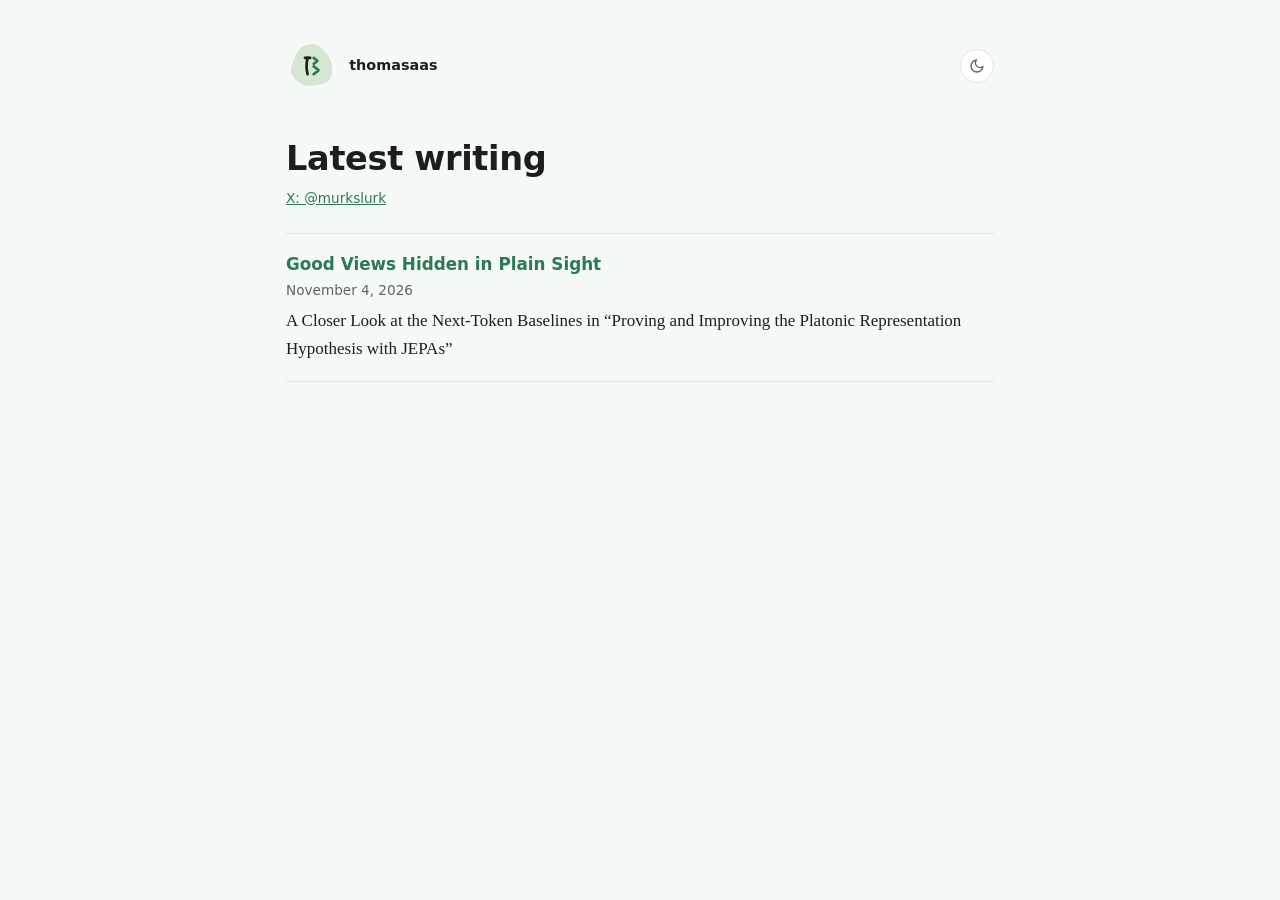
==== index.html @ c663a5db "Make the favicon readable at tab size and enlarge the header logo The favicon now fills the blob wit" ====
<!doctype html>
<html lang="en">
<head>
  <meta charset="utf-8">
  <meta name="viewport" content="width=device-width, initial-scale=1">
  <meta name="description" content="Writing by thomasaas.">
  <title>thomasaas — Posts</title>
  <link rel="icon" type="image/png" sizes="32x32" href="tb-icon-32.png">
  <link rel="apple-touch-icon" sizes="180x180" href="tb-apple-touch-icon.png">
  <link rel="icon" type="image/svg+xml" href="tb-icon.svg">
  <script>try { var t = localStorage.getItem('blog-theme'); if (t === 'light' || t === 'dark') document.documentElement.dataset.theme = t; } catch (_) {}</script>
  <style>
    :root { color-scheme:light dark; --bg:#f6faf7; --fg:#1d1d1f; --muted:#5f6368; --faint:#dde8e0; --card:#fff; --accent:#2b7a52; --tb-blob:#d6e6d3; }
    @media (prefers-color-scheme:dark) { :root:not([data-theme="light"]) { --bg:#131816; --fg:#ecebe8; --muted:#a3a7ad; --faint:#29332e; --card:#1a211e; --accent:#7fd3a5; --tb-blob:#24382e; } }
    :root[data-theme="dark"] { --bg:#131816; --fg:#ecebe8; --muted:#a3a7ad; --faint:#29332e; --card:#1a211e; --accent:#7fd3a5; --tb-blob:#24382e; }
    * { box-sizing:border-box; }
    body { margin:0; background:var(--bg); color:var(--fg); font:17px/1.62 Georgia,"Iowan Old Style","Palatino Linotype",serif; }
    main { max-width:740px; margin:auto; padding:40px 16px 80px; }
    header, h1, h2, .meta, button { font-family:system-ui,-apple-system,"Segoe UI",Roboto,sans-serif; }
    header { display:flex; align-items:center; justify-content:space-between; gap:16px; margin-bottom:3rem; }
    .brand { color:var(--fg); font-weight:700; text-decoration:none; font-size:.9rem; display:inline-flex; align-items:center; gap:.7rem; }
    .tb-logo { display:block; flex:none; overflow:visible; }
    .controls { display:flex; align-items:center; gap:16px; font-size:.85rem; }
    a { color:var(--accent); }
    a:focus-visible, button:focus-visible { outline:2px solid var(--accent); outline-offset:3px; }
    button { color:var(--fg); background:var(--card); border:1px solid var(--faint); border-radius:6px; padding:5px 9px; font-size:.8rem; cursor:pointer; }
    h1 { font-size:2.1rem; line-height:1.15; letter-spacing:-.01em; margin:0 0 1.5rem; }
    .posts { list-style:none; padding:0; margin:0; border-top:1px solid var(--faint); }
    .posts li { padding:1.2rem 0; border-bottom:1px solid var(--faint); }
    .posts h2 { font-size:1.05rem; line-height:1.35; margin:0 0 .2rem; }
    .posts h2 a { text-decoration:none; }
    .posts h2 a:hover { text-decoration:underline; }
    .meta { color:var(--muted); font-size:.85rem; }
    .posts p { margin:.4rem 0 0; }
    .follow { margin:-1rem 0 1.5rem; }
    .theme-btn { display: inline-flex; align-items: center; justify-content: center; flex: none; width: 34px; height: 34px;
      padding: 0; border: 1px solid var(--faint); border-radius: 50%; background: var(--card); color: var(--muted); cursor: pointer }
    .theme-btn:hover { color: var(--accent); border-color: var(--muted) }
    .theme-btn:focus-visible { outline: 2px solid var(--accent); outline-offset: 3px }
    :root[data-theme="light"] { color-scheme: light }
    :root[data-theme="dark"] { color-scheme: dark }
    @media(max-width:560px) { body { font-size:16px; } main { padding-top:28px; } header { margin-bottom:2.5rem; } h1 { font-size:1.65rem; } }
  </style>
</head>
<body>
  <main>
    <header><a class="brand tb-home" href="./"><svg viewBox="0 0 100 100" class="tb-logo" width="52" height="52" aria-hidden="true" focusable="false"><defs><filter id="tbRough" x="-15%" y="-15%" width="130%" height="130%"><feTurbulence type="fractalNoise" baseFrequency="0.045" numOctaves="2" seed="3"/><feDisplacementMap in="SourceGraphic" scale="2.2" xChannelSelector="R" yChannelSelector="G"/></filter><filter id="tbRough2" x="-15%" y="-15%" width="130%" height="130%"><feTurbulence type="fractalNoise" baseFrequency="0.045" numOctaves="2" seed="11"/><feDisplacementMap in="SourceGraphic" scale="2.86" xChannelSelector="R" yChannelSelector="G"/></filter></defs><path d="M88.62 50 C89.38 58.5 88.01 71.18 82.67 77.42 C77.34 83.65 65.36 86.23 56.6 87.4 C47.83 88.57 37.86 88.26 30.11 84.45 C22.36 80.64 12.55 72.38 10.07 64.53 C7.6 56.68 12.04 45.74 15.26 37.35 C18.47 28.97 22.36 18.94 29.35 14.23 C36.34 9.53 49.08 7.09 57.21 9.12 C65.33 11.15 72.86 19.61 78.1 26.42 C83.33 33.24 87.85 41.5 88.62 50 Z" fill="var(--tb-blob)"/><g filter="url(#tbRough2)" opacity="0.28"><g class="tb-rot"><g transform="translate(50 50) scale(0.56) translate(-47.21 -50)" stroke-width="7.14" stroke-linecap="round" stroke-linejoin="round" fill="none"><path d="M23 22 H41" stroke="var(--fg)"/><path class="tb-stem" d="M32 22 Q25 50 32 78" stroke="var(--fg)"/><path d="M52.93 22 L64.13 30.21 Q66.93 32.27 64.13 34.32 L52.93 42.54" stroke="var(--accent)"/><path class="tb-eyeB" d="M52.93 51.46 L67.73 62.08 Q71.43 64.73 67.73 67.39 L52.93 78" stroke="var(--accent)"/></g></g></g><g filter="url(#tbRough)"><g class="tb-rot"><g transform="translate(50 50) scale(0.56) translate(-47.21 -50)" stroke-width="8.93" stroke-linecap="round" stroke-linejoin="round" fill="none"><path d="M23 22 H41" stroke="var(--fg)"/><path class="tb-stem" d="M32 22 Q25 50 32 78" stroke="var(--fg)"/><path d="M52.93 22 L64.13 30.21 Q66.93 32.27 64.13 34.32 L52.93 42.54" stroke="var(--accent)"/><path class="tb-eyeB" d="M52.93 51.46 L67.73 62.08 Q71.43 64.73 67.73 67.39 L52.93 78" stroke="var(--accent)"/></g></g></g></svg><span>thomasaas</span></a><button class="theme-btn" type="button" aria-label="Switch colour theme"><svg viewBox="0 0 24 24" width="16" height="16" aria-hidden="true" fill="none" stroke="currentColor" stroke-width="2" stroke-linecap="round" stroke-linejoin="round"><path d="M21 12.8A9 9 0 1 1 11.2 3a7 7 0 0 0 9.8 9.8z"/></svg></button></header>
    <h1>Latest writing</h1>
    <p class="meta follow"><a href="https://x.com/murkslurk" rel="me">X: @murkslurk</a></p>
    <ul class="posts">
      <li><h2><a href="good-views.html">Good Views Hidden in Plain Sight</a></h2><div class="meta">November 4, 2026</div><p>A Closer Look at the Next-Token Baselines in “Proving and Improving the Platonic Representation Hypothesis with JEPAs”</p></li>
    </ul>
  </main>
  <script>
    // TB logo: on hover the mark turns into a smiling face, the T curves a little more, then it winks.
    (function () {
      var link = document.querySelector('.tb-home');
      if (!link) return;
      var rots = link.querySelectorAll('.tb-rot');
      var stems = link.querySelectorAll('.tb-stem');
      var eyes = link.querySelectorAll('.tb-eyeB');
      var EYE = 'M52.93 51.46 L67.73 62.08 Q71.43 64.73 67.73 67.39 L52.93 78';
      var LID = 'M62.18 51.46 V78';
      var REST = 7, TURN = 9, DUR = 600;
      var reduce = window.matchMedia && window.matchMedia('(prefers-reduced-motion: reduce)').matches;
      var p = 0, target = 0, raf = 0, last = 0, timers = [];
      function easeOutBack(x) { var c1 = 1.4, c3 = c1 + 1; return 1 + c3 * Math.pow(x - 1, 3) + c1 * Math.pow(x - 1, 2); }
      function easeInOut(x) { return x < 0.5 ? 2 * x * x : 1 - Math.pow(-2 * x + 2, 2) / 2; }
      function each(list, fn) { for (var i = 0; i < list.length; i++) fn(list[i]); }
      function draw() {
        var deg = p === 0 ? 0 : -90 * easeOutBack(p);
        var sm = REST + (TURN - REST) * easeInOut(p);
        each(rots, function (r) { r.setAttribute('transform', 'rotate(' + deg.toFixed(2) + ' 50 50)'); });
        each(stems, function (s) { s.setAttribute('d', 'M32 22 Q' + (32 - sm).toFixed(2) + ' 50 32 78'); });
      }
      function setEye(d) { each(eyes, function (e) { e.setAttribute('d', d); }); }
      function wink(delay) {
        timers.push(setTimeout(function () { setEye(LID); }, delay));
        timers.push(setTimeout(function () { setEye(EYE); }, delay + 400));
      }
      function reset() { timers.forEach(clearTimeout); timers = []; setEye(EYE); }
      function step(ts) {
        if (!last) last = ts;
        var dt = ts - last; last = ts;
        var dir = target > p ? 1 : -1;
        p += dir * dt / DUR;
        var done = dir > 0 ? p >= target : p <= target;
        if (done) p = target;
        draw();
        if (done) { raf = 0; if (p === 1) wink(250); return; }
        raf = requestAnimationFrame(step);
      }
      function go(t) {
        reset();
        if (reduce) { if (t === 1) wink(0); return; }
        target = t;
        if (!raf) { last = 0; raf = requestAnimationFrame(step); }
      }
      link.addEventListener('mouseenter', function () { go(1); });
      link.addEventListener('mouseleave', function () { go(0); });
      link.addEventListener('focus', function () { go(1); });
      link.addEventListener('blur', function () { go(0); });
    })();
  </script>
  <script>
    // Light/dark toggle: follows the system until clicked, then remembers the choice.
    (function () {
      var b = document.querySelector('.theme-btn');
      if (!b) return;
      var root = document.documentElement, mq = window.matchMedia('(prefers-color-scheme: dark)');
      var MOON = '<svg viewBox="0 0 24 24" width="16" height="16" aria-hidden="true" fill="none" stroke="currentColor" stroke-width="2" stroke-linecap="round" stroke-linejoin="round"><path d="M21 12.8A9 9 0 1 1 11.2 3a7 7 0 0 0 9.8 9.8z"/></svg>', SUN = '<svg viewBox="0 0 24 24" width="16" height="16" aria-hidden="true" fill="none" stroke="currentColor" stroke-width="2" stroke-linecap="round" stroke-linejoin="round"><circle cx="12" cy="12" r="4"/><path d="M12 2v2M12 20v2M4.9 4.9l1.4 1.4M17.7 17.7l1.4 1.4M2 12h2M20 12h2M4.9 19.1l1.4-1.4M17.7 6.3l1.4-1.4"/></svg>';
      function cur() { var t = root.dataset.theme; return t === 'light' || t === 'dark' ? t : (mq.matches ? 'dark' : 'light'); }
      function sync() {
        var dark = cur() === 'dark';
        b.innerHTML = dark ? SUN : MOON;
        b.setAttribute('aria-label', dark ? 'Switch to light mode' : 'Switch to dark mode');
        b.title = dark ? 'Light mode' : 'Dark mode';
      }
      b.addEventListener('click', function () {
        var next = cur() === 'dark' ? 'light' : 'dark';
        root.dataset.theme = next;
        try { localStorage.setItem('blog-theme', next); } catch (_) {}
        sync();
      });
      if (mq.addEventListener) mq.addEventListener('change', sync);
      sync();
    })();
  </script>
</body>
</html>
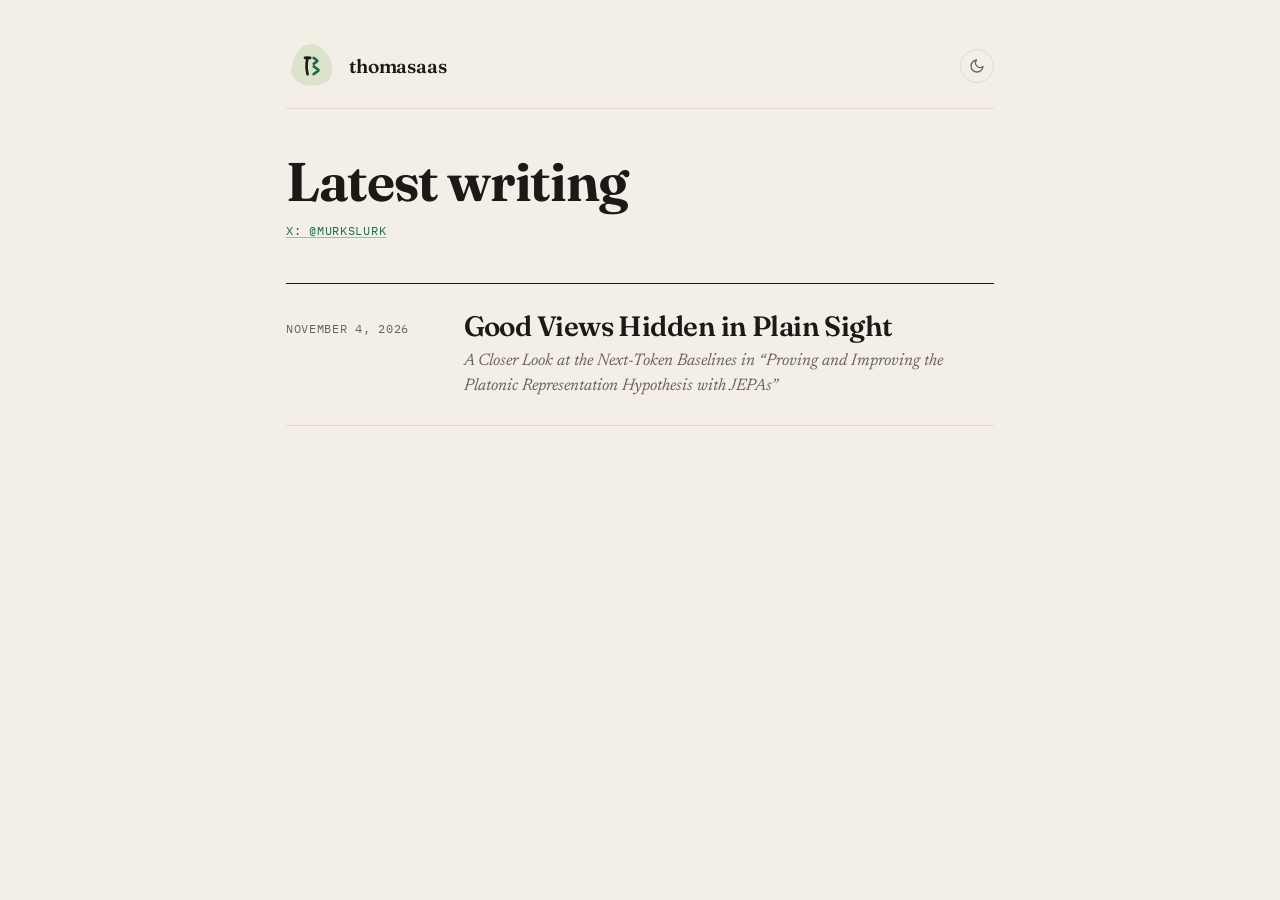
==== commit 29990c06: "Restyle the blog and regenerate the PDF in a preprint layout Warm paper and ink palette, Fraunces he" ====
--- a/index.html
+++ b/index.html
@@ -5,14 +5,17 @@
   <meta name="viewport" content="width=device-width, initial-scale=1">
   <meta name="description" content="Writing by thomasaas.">
   <title>thomasaas — Posts</title>
-  <link rel="icon" type="image/png" sizes="32x32" href="tb-icon-32.png">
-  <link rel="apple-touch-icon" sizes="180x180" href="tb-apple-touch-icon.png">
-  <link rel="icon" type="image/svg+xml" href="tb-icon.svg">
+  <link rel="icon" type="image/png" sizes="32x32" href="tb-icon-32.png?v=2">
+  <link rel="apple-touch-icon" sizes="180x180" href="tb-apple-touch-icon.png?v=2">
+  <link rel="icon" type="image/svg+xml" href="tb-icon.svg?v=2">
+  <link rel="preconnect" href="https://fonts.googleapis.com">
+  <link rel="preconnect" href="https://fonts.gstatic.com" crossorigin>
+  <link rel="stylesheet" href="https://fonts.googleapis.com/css2?family=Fraunces:ital,opsz,wght@0,9..144,400..700;1,9..144,400..700&family=Newsreader:ital,opsz,wght@0,6..72,400..600;1,6..72,400..600&family=IBM+Plex+Mono:wght@400;500&family=Inter:wght@400..650&display=swap">
   <script>try { var t = localStorage.getItem('blog-theme'); if (t === 'light' || t === 'dark') document.documentElement.dataset.theme = t; } catch (_) {}</script>
   <style>
-    :root { color-scheme:light dark; --bg:#f6faf7; --fg:#1d1d1f; --muted:#5f6368; --faint:#dde8e0; --card:#fff; --accent:#2b7a52; --tb-blob:#d6e6d3; }
-    @media (prefers-color-scheme:dark) { :root:not([data-theme="light"]) { --bg:#131816; --fg:#ecebe8; --muted:#a3a7ad; --faint:#29332e; --card:#1a211e; --accent:#7fd3a5; --tb-blob:#24382e; } }
-    :root[data-theme="dark"] { --bg:#131816; --fg:#ecebe8; --muted:#a3a7ad; --faint:#29332e; --card:#1a211e; --accent:#7fd3a5; --tb-blob:#24382e; }
+    :root { color-scheme:light dark; --bg:#f4efe6; --fg:#1c1a17; --muted:#6a6257; --faint:#e2d9ca; --card:#fbf8f2; --accent:#1f6c49; --tb-blob:#dce3cd; }
+    @media (prefers-color-scheme:dark) { :root:not([data-theme="light"]) { --bg:#141310; --fg:#ece5d8; --muted:#a8a093; --faint:#2f2b25; --card:#1c1a17; --accent:#86cfa3; --tb-blob:#28362a; } }
+    :root[data-theme="dark"] { --bg:#141310; --fg:#ece5d8; --muted:#a8a093; --faint:#2f2b25; --card:#1c1a17; --accent:#86cfa3; --tb-blob:#28362a; }
     * { box-sizing:border-box; }
     body { margin:0; background:var(--bg); color:var(--fg); font:17px/1.62 Georgia,"Iowan Old Style","Palatino Linotype",serif; }
     main { max-width:740px; margin:auto; padding:40px 16px 80px; }
@@ -40,6 +43,78 @@
     :root[data-theme="light"] { color-scheme: light }
     :root[data-theme="dark"] { color-scheme: dark }
     @media(max-width:560px) { body { font-size:16px; } main { padding-top:28px; } header { margin-bottom:2.5rem; } h1 { font-size:1.65rem; } }
+  
+    /* ---- design layer: paper and ink, editorial type ---- */
+    body { font-family: "Newsreader", Georgia, "Iowan Old Style", serif; font-size: 19px; line-height: 1.6; font-optical-sizing: auto;
+      text-rendering: optimizeLegibility; -webkit-font-smoothing: antialiased; -moz-osx-font-smoothing: grayscale }
+    ::selection { background: color-mix(in srgb, var(--accent) 24%, transparent) }
+    h1, h2, h3 { font-family: "Fraunces", Georgia, serif; font-optical-sizing: auto; font-weight: 600; letter-spacing: -.015em;
+      text-wrap: balance }
+    .ui, figcaption, table, .chart, .tip, .legend, details summary, figure h4, details h4, .hint, .credit, .lossnote,
+    .rev, button, select, .chip, svg text, a.cite { font-family: "Inter", system-ui, -apple-system, "Segoe UI", Roboto, sans-serif }
+    code, pre { font-family: "IBM Plex Mono", ui-monospace, SFMono-Regular, Consolas, monospace }
+    .key { font-family: "Newsreader", Georgia, "Iowan Old Style", serif; font-weight: 600 }
+    a { text-decoration-thickness: 1px; text-underline-offset: .2em;
+      text-decoration-color: color-mix(in srgb, currentColor 40%, transparent) }
+    a:hover { text-decoration-color: currentColor }
+
+    /* masthead */
+    .home, main > header { font-family: "IBM Plex Mono", ui-monospace, SFMono-Regular, Consolas, monospace; font-size: .74rem; letter-spacing: .08em; text-transform: uppercase;
+      padding-bottom: 1rem; border-bottom: 1px solid var(--faint); margin-bottom: 2.8rem }
+    .brand span { font-family: "Fraunces", Georgia, serif; font-size: 1.2rem; font-weight: 600; letter-spacing: -.01em;
+      text-transform: none }
+    .brand { font-weight: 600 }
+
+    /* post header */
+    article > h1 { font-size: clamp(2.3rem, 5.4vw, 3.3rem); line-height: 1.03; letter-spacing: -.025em; font-weight: 650;
+      margin: 0 0 .9rem }
+    .subtitle { font-family: "Newsreader", Georgia, "Iowan Old Style", serif; font-style: italic; font-size: 1.3rem; line-height: 1.38; color: var(--muted);
+      margin: 0 0 1.6rem; max-width: 36em }
+    article > .meta { font-family: "IBM Plex Mono", ui-monospace, SFMono-Regular, Consolas, monospace; font-size: .74rem; letter-spacing: .06em; text-transform: uppercase;
+      border-top: 1.5px solid var(--fg); border-bottom: 1px solid var(--faint); padding: .6rem 0; margin-bottom: 1.4rem }
+    article > .meta a { color: var(--accent) }
+    article > .meta:has(+ .rev), article > .meta:has(+ details) { margin-bottom: 1rem }
+
+    /* numbered sections */
+    article { counter-reset: sec }
+    article > h2 { font-size: 1.8rem; line-height: 1.14; margin: 3.4rem 0 .9rem }
+    article > h2:not(:last-of-type)::before { counter-increment: sec; content: counter(sec, decimal-leading-zero);
+      display: block; font: 500 .74rem/1 "IBM Plex Mono", ui-monospace, SFMono-Regular, Consolas, monospace; letter-spacing: .1em; color: var(--accent);
+      padding-top: 1rem; margin-bottom: .7rem; border-top: 1px solid var(--faint) }
+    article > h2:last-of-type { padding-top: 1rem; border-top: 1px solid var(--faint) }
+    article h3 { font-size: 1.28rem; margin: 2.2rem 0 .5rem }
+
+    /* plates, notes, boxes */
+    figure { border-radius: 4px; border-color: var(--faint); box-shadow: 0 1px 0 var(--faint), 0 12px 28px -22px rgba(40, 30, 10, .35) }
+    figure h4 { font-size: .95rem; letter-spacing: -.005em }
+    figcaption { border-top: 1px solid var(--faint); padding-top: .65rem }
+    .tldr { border-radius: 4px; border-left-width: 3px; font-size: 1rem; padding: 14px 18px }
+    details { border-radius: 4px }
+    blockquote { border-left-color: var(--accent); font-size: 1.05em }
+    pre, code { border-radius: 3px }
+    .theme-btn { background: transparent }
+
+    /* home page */
+    main > h1 { font-size: clamp(2.4rem, 6vw, 3.4rem); line-height: 1.02; letter-spacing: -.025em; font-weight: 650; margin: 0 0 .8rem }
+    .follow { font-family: "IBM Plex Mono", ui-monospace, SFMono-Regular, Consolas, monospace; font-size: .74rem; letter-spacing: .06em; text-transform: uppercase; margin: 0 0 2.6rem }
+    .posts { border-top: 1.5px solid var(--fg) }
+    .posts li { display: grid; grid-template-columns: 9.5rem 1fr; column-gap: 1.6rem; padding: 1.7rem 0 }
+    .posts li .meta { grid-column: 1; grid-row: 1 / span 2; padding-top: .55rem; font-family: "IBM Plex Mono", ui-monospace, SFMono-Regular, Consolas, monospace; font-size: .72rem;
+      letter-spacing: .06em; text-transform: uppercase }
+    .posts h2 { grid-column: 2; grid-row: 1; font-size: 1.75rem; line-height: 1.12; letter-spacing: -.02em; margin: 0 0 .45rem }
+    .posts h2 a { color: var(--fg); text-decoration: none }
+    .posts h2 a:hover { color: var(--accent); text-decoration: none }
+    .posts p { grid-column: 2; grid-row: 2; margin: 0; color: var(--muted); font-style: italic; font-size: 1.05rem; line-height: 1.45 }
+
+    @media (max-width: 560px) {
+      body { font-size: 17.5px }
+      .subtitle { font-size: 1.15rem }
+      article > h2 { font-size: 1.5rem }
+      .posts li { grid-template-columns: 1fr }
+      .posts li .meta { grid-row: auto; padding: 0 0 .4rem }
+      .posts h2, .posts p { grid-column: 1; grid-row: auto }
+      .posts h2 { font-size: 1.5rem }
+    }
   </style>
 </head>
 <body>
@@ -53,6 +128,8 @@
   </main>
   <script>
     // TB logo: on hover the mark turns into a smiling face, the T curves a little more, then it winks.
+    // Touch devices (no hover) get the animation once as a greeting after load; tapping the logo
+    // when it links to the current page plays it again instead of reloading.
     (function () {
       var link = document.querySelector('.tb-home');
       if (!link) return;
@@ -61,9 +138,11 @@
       var eyes = link.querySelectorAll('.tb-eyeB');
       var EYE = 'M52.93 51.46 L67.73 62.08 Q71.43 64.73 67.73 67.39 L52.93 78';
       var LID = 'M62.18 51.46 V78';
-      var REST = 7, TURN = 9, DUR = 600;
-      var reduce = window.matchMedia && window.matchMedia('(prefers-reduced-motion: reduce)').matches;
-      var p = 0, target = 0, raf = 0, last = 0, timers = [];
+      var REST = 7, TURN = 9, DUR = 600, HOLD = 1300;
+      var mq = function (q) { return window.matchMedia ? window.matchMedia(q).matches : false; };
+      var reduce = mq('(prefers-reduced-motion: reduce)');
+      var canHover = mq('(hover: hover)');
+      var p = 0, target = 0, raf = 0, last = 0, timers = [], back = 0;
       function easeOutBack(x) { var c1 = 1.4, c3 = c1 + 1; return 1 + c3 * Math.pow(x - 1, 3) + c1 * Math.pow(x - 1, 2); }
       function easeInOut(x) { return x < 0.5 ? 2 * x * x : 1 - Math.pow(-2 * x + 2, 2) / 2; }
       function each(list, fn) { for (var i = 0; i < list.length; i++) fn(list[i]); }
@@ -96,10 +175,32 @@
         target = t;
         if (!raf) { last = 0; raf = requestAnimationFrame(step); }
       }
-      link.addEventListener('mouseenter', function () { go(1); });
-      link.addEventListener('mouseleave', function () { go(0); });
-      link.addEventListener('focus', function () { go(1); });
+      // Full sequence for touch: turn, smile, wink, then turn back on its own.
+      function playOnce() {
+        clearTimeout(back);
+        go(1);
+        back = setTimeout(function () { go(0); }, reduce ? 500 : DUR + HOLD);
+      }
+      function samePage() {
+        var norm = function (path) { return path.replace(/index\.html$/, ''); };
+        return norm(new URL(link.href, location.href).pathname) === norm(location.pathname);
+      }
+      // Mouse hover only; touch taps fire emulated mouse events that would leave it stuck as a face.
+      link.addEventListener('pointerenter', function (e) { if (e.pointerType === 'mouse') { clearTimeout(back); go(1); } });
+      link.addEventListener('pointerleave', function (e) { if (e.pointerType === 'mouse') go(0); });
+      // Keyboard focus behaves like hover.
+      link.addEventListener('focus', function () { if (link.matches(':focus-visible')) go(1); });
       link.addEventListener('blur', function () { go(0); });
+      // On the page the logo links to, a tap or click replays the animation instead of reloading.
+      link.addEventListener('click', function (e) {
+        if (!samePage()) return;
+        e.preventDefault();
+        playOnce();
+      });
+      if (!canHover) {
+        var greet = function () { setTimeout(playOnce, 900); };
+        if (document.readyState === 'complete') greet(); else window.addEventListener('load', greet);
+      }
     })();
   </script>
   <script>
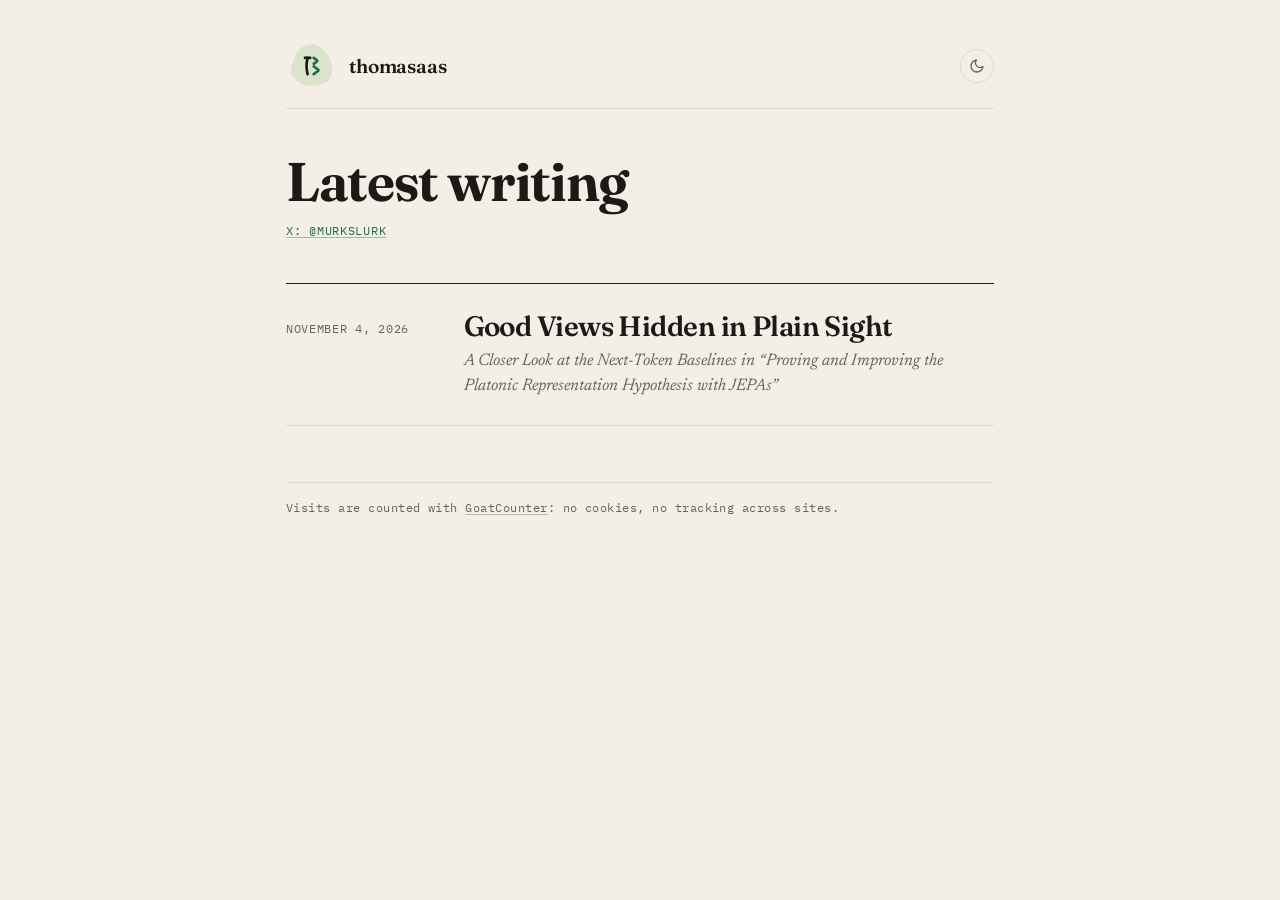
==== commit ab5f31dc: "Count visits with GoatCounter and note it in the footer GoatCounter sets no cookies; a one-line foot" ====
--- a/index.html
+++ b/index.html
@@ -8,9 +8,9 @@
   <link rel="icon" type="image/png" sizes="32x32" href="tb-icon-32.png?v=2">
   <link rel="apple-touch-icon" sizes="180x180" href="tb-apple-touch-icon.png?v=2">
   <link rel="icon" type="image/svg+xml" href="tb-icon.svg?v=2">
-  <link rel="preconnect" href="https://fonts.googleapis.com">
-  <link rel="preconnect" href="https://fonts.gstatic.com" crossorigin>
-  <link rel="stylesheet" href="https://fonts.googleapis.com/css2?family=Fraunces:ital,opsz,wght@0,9..144,400..700;1,9..144,400..700&family=Newsreader:ital,opsz,wght@0,6..72,400..600;1,6..72,400..600&family=IBM+Plex+Mono:wght@400;500&family=Inter:wght@400..650&display=swap">
+  <link rel="preload" href="fonts/newsreader-italic-400-600-latin.woff2" as="font" type="font/woff2" crossorigin>
+  <link rel="preload" href="fonts/fraunces-normal-400-700-latin.woff2" as="font" type="font/woff2" crossorigin>
+  <link rel="stylesheet" href="fonts/fonts.css">
   <script>try { var t = localStorage.getItem('blog-theme'); if (t === 'light' || t === 'dark') document.documentElement.dataset.theme = t; } catch (_) {}</script>
   <style>
     :root { color-scheme:light dark; --bg:#f4efe6; --fg:#1c1a17; --muted:#6a6257; --faint:#e2d9ca; --card:#fbf8f2; --accent:#1f6c49; --tb-blob:#dce3cd; }
@@ -115,6 +115,10 @@
       .posts h2, .posts p { grid-column: 1; grid-row: auto }
       .posts h2 { font-size: 1.5rem }
     }
+    .site-note { margin-top: 3.5rem; padding-top: 1rem; border-top: 1px solid var(--faint); color: var(--muted);
+      font: .74rem/1.5 "IBM Plex Mono", ui-monospace, SFMono-Regular, Consolas, monospace; letter-spacing: .04em }
+    .site-note a { color: var(--muted) }
+    @media print { .site-note { display: none } }
   </style>
 </head>
 <body>
@@ -125,6 +129,7 @@
     <ul class="posts">
       <li><h2><a href="good-views.html">Good Views Hidden in Plain Sight</a></h2><div class="meta">November 4, 2026</div><p>A Closer Look at the Next-Token Baselines in “Proving and Improving the Platonic Representation Hypothesis with JEPAs”</p></li>
     </ul>
+    <footer class="site-note">Visits are counted with <a href="https://www.goatcounter.com/help/privacy">GoatCounter</a>: no cookies, no tracking across sites.</footer>
   </main>
   <script>
     // TB logo: on hover the mark turns into a smiling face, the T curves a little more, then it winks.
@@ -227,5 +232,6 @@
       sync();
     })();
   </script>
+  <script data-goatcounter="https://thomasaas.goatcounter.com/count" async src="https://gc.zgo.at/count.js"></script>
 </body>
 </html>
--- a/fonts/fonts.css
+++ b/fonts/fonts.css
@@ -0,0 +1,136 @@
+/* Self-hosted copies of Google Fonts (SIL Open Font License): Fraunces, Newsreader, IBM Plex Mono, Inter. */
+/* Fraunces italic latin-ext */
+@font-face {
+  font-family: 'Fraunces';
+  font-style: italic;
+  font-weight: 400 700;
+  font-display: swap;
+  src: url(fraunces-italic-400-700-latin-ext.woff2) format('woff2');
+  unicode-range: U+0100-02BA, U+02BD-02C5, U+02C7-02CC, U+02CE-02D7, U+02DD-02FF, U+0304, U+0308, U+0329, U+1D00-1DBF, U+1E00-1E9F, U+1EF2-1EFF, U+2020, U+20A0-20AB, U+20AD-20C4, U+2113, U+2C60-2C7F, U+A720-A7FF;
+}
+/* Fraunces italic latin */
+@font-face {
+  font-family: 'Fraunces';
+  font-style: italic;
+  font-weight: 400 700;
+  font-display: swap;
+  src: url(fraunces-italic-400-700-latin.woff2) format('woff2');
+  unicode-range: U+0000-00FF, U+0131, U+0152-0153, U+02BB-02BC, U+02C6, U+02DA, U+02DC, U+0304, U+0308, U+0329, U+2000-206F, U+20AC, U+2122, U+2191, U+2193, U+2212, U+2215, U+FEFF, U+FFFD;
+}
+/* Fraunces normal latin-ext */
+@font-face {
+  font-family: 'Fraunces';
+  font-style: normal;
+  font-weight: 400 700;
+  font-display: swap;
+  src: url(fraunces-normal-400-700-latin-ext.woff2) format('woff2');
+  unicode-range: U+0100-02BA, U+02BD-02C5, U+02C7-02CC, U+02CE-02D7, U+02DD-02FF, U+0304, U+0308, U+0329, U+1D00-1DBF, U+1E00-1E9F, U+1EF2-1EFF, U+2020, U+20A0-20AB, U+20AD-20C4, U+2113, U+2C60-2C7F, U+A720-A7FF;
+}
+/* Fraunces normal latin */
+@font-face {
+  font-family: 'Fraunces';
+  font-style: normal;
+  font-weight: 400 700;
+  font-display: swap;
+  src: url(fraunces-normal-400-700-latin.woff2) format('woff2');
+  unicode-range: U+0000-00FF, U+0131, U+0152-0153, U+02BB-02BC, U+02C6, U+02DA, U+02DC, U+0304, U+0308, U+0329, U+2000-206F, U+20AC, U+2122, U+2191, U+2193, U+2212, U+2215, U+FEFF, U+FFFD;
+}
+/* IBM Plex Mono normal latin-ext */
+@font-face {
+  font-family: 'IBM Plex Mono';
+  font-style: normal;
+  font-weight: 400;
+  font-display: swap;
+  src: url(ibm-plex-mono-normal-400-latin-ext.woff2) format('woff2');
+  unicode-range: U+0100-02BA, U+02BD-02C5, U+02C7-02CC, U+02CE-02D7, U+02DD-02FF, U+0304, U+0308, U+0329, U+1D00-1DBF, U+1E00-1E9F, U+1EF2-1EFF, U+2020, U+20A0-20AB, U+20AD-20C4, U+2113, U+2C60-2C7F, U+A720-A7FF;
+}
+/* IBM Plex Mono normal latin */
+@font-face {
+  font-family: 'IBM Plex Mono';
+  font-style: normal;
+  font-weight: 400;
+  font-display: swap;
+  src: url(ibm-plex-mono-normal-400-latin.woff2) format('woff2');
+  unicode-range: U+0000-00FF, U+0131, U+0152-0153, U+02BB-02BC, U+02C6, U+02DA, U+02DC, U+0304, U+0308, U+0329, U+2000-206F, U+20AC, U+2122, U+2191, U+2193, U+2212, U+2215, U+FEFF, U+FFFD;
+}
+/* IBM Plex Mono normal latin-ext */
+@font-face {
+  font-family: 'IBM Plex Mono';
+  font-style: normal;
+  font-weight: 500;
+  font-display: swap;
+  src: url(ibm-plex-mono-normal-500-latin-ext.woff2) format('woff2');
+  unicode-range: U+0100-02BA, U+02BD-02C5, U+02C7-02CC, U+02CE-02D7, U+02DD-02FF, U+0304, U+0308, U+0329, U+1D00-1DBF, U+1E00-1E9F, U+1EF2-1EFF, U+2020, U+20A0-20AB, U+20AD-20C4, U+2113, U+2C60-2C7F, U+A720-A7FF;
+}
+/* IBM Plex Mono normal latin */
+@font-face {
+  font-family: 'IBM Plex Mono';
+  font-style: normal;
+  font-weight: 500;
+  font-display: swap;
+  src: url(ibm-plex-mono-normal-500-latin.woff2) format('woff2');
+  unicode-range: U+0000-00FF, U+0131, U+0152-0153, U+02BB-02BC, U+02C6, U+02DA, U+02DC, U+0304, U+0308, U+0329, U+2000-206F, U+20AC, U+2122, U+2191, U+2193, U+2212, U+2215, U+FEFF, U+FFFD;
+}
+/* Inter normal greek */
+@font-face {
+  font-family: 'Inter';
+  font-style: normal;
+  font-weight: 400 650;
+  font-display: swap;
+  src: url(inter-normal-400-650-greek.woff2) format('woff2');
+  unicode-range: U+0370-0377, U+037A-037F, U+0384-038A, U+038C, U+038E-03A1, U+03A3-03FF;
+}
+/* Inter normal latin-ext */
+@font-face {
+  font-family: 'Inter';
+  font-style: normal;
+  font-weight: 400 650;
+  font-display: swap;
+  src: url(inter-normal-400-650-latin-ext.woff2) format('woff2');
+  unicode-range: U+0100-02BA, U+02BD-02C5, U+02C7-02CC, U+02CE-02D7, U+02DD-02FF, U+0304, U+0308, U+0329, U+1D00-1DBF, U+1E00-1E9F, U+1EF2-1EFF, U+2020, U+20A0-20AB, U+20AD-20C4, U+2113, U+2C60-2C7F, U+A720-A7FF;
+}
+/* Inter normal latin */
+@font-face {
+  font-family: 'Inter';
+  font-style: normal;
+  font-weight: 400 650;
+  font-display: swap;
+  src: url(inter-normal-400-650-latin.woff2) format('woff2');
+  unicode-range: U+0000-00FF, U+0131, U+0152-0153, U+02BB-02BC, U+02C6, U+02DA, U+02DC, U+0304, U+0308, U+0329, U+2000-206F, U+20AC, U+2122, U+2191, U+2193, U+2212, U+2215, U+FEFF, U+FFFD;
+}
+/* Newsreader italic latin-ext */
+@font-face {
+  font-family: 'Newsreader';
+  font-style: italic;
+  font-weight: 400 600;
+  font-display: swap;
+  src: url(newsreader-italic-400-600-latin-ext.woff2) format('woff2');
+  unicode-range: U+0100-02BA, U+02BD-02C5, U+02C7-02CC, U+02CE-02D7, U+02DD-02FF, U+0304, U+0308, U+0329, U+1D00-1DBF, U+1E00-1E9F, U+1EF2-1EFF, U+2020, U+20A0-20AB, U+20AD-20C4, U+2113, U+2C60-2C7F, U+A720-A7FF;
+}
+/* Newsreader italic latin */
+@font-face {
+  font-family: 'Newsreader';
+  font-style: italic;
+  font-weight: 400 600;
+  font-display: swap;
+  src: url(newsreader-italic-400-600-latin.woff2) format('woff2');
+  unicode-range: U+0000-00FF, U+0131, U+0152-0153, U+02BB-02BC, U+02C6, U+02DA, U+02DC, U+0304, U+0308, U+0329, U+2000-206F, U+20AC, U+2122, U+2191, U+2193, U+2212, U+2215, U+FEFF, U+FFFD;
+}
+/* Newsreader normal latin-ext */
+@font-face {
+  font-family: 'Newsreader';
+  font-style: normal;
+  font-weight: 400 600;
+  font-display: swap;
+  src: url(newsreader-normal-400-600-latin-ext.woff2) format('woff2');
+  unicode-range: U+0100-02BA, U+02BD-02C5, U+02C7-02CC, U+02CE-02D7, U+02DD-02FF, U+0304, U+0308, U+0329, U+1D00-1DBF, U+1E00-1E9F, U+1EF2-1EFF, U+2020, U+20A0-20AB, U+20AD-20C4, U+2113, U+2C60-2C7F, U+A720-A7FF;
+}
+/* Newsreader normal latin */
+@font-face {
+  font-family: 'Newsreader';
+  font-style: normal;
+  font-weight: 400 600;
+  font-display: swap;
+  src: url(newsreader-normal-400-600-latin.woff2) format('woff2');
+  unicode-range: U+0000-00FF, U+0131, U+0152-0153, U+02BB-02BC, U+02C6, U+02DA, U+02DC, U+0304, U+0308, U+0329, U+2000-206F, U+20AC, U+2122, U+2191, U+2193, U+2212, U+2215, U+FEFF, U+FFFD;
+}
